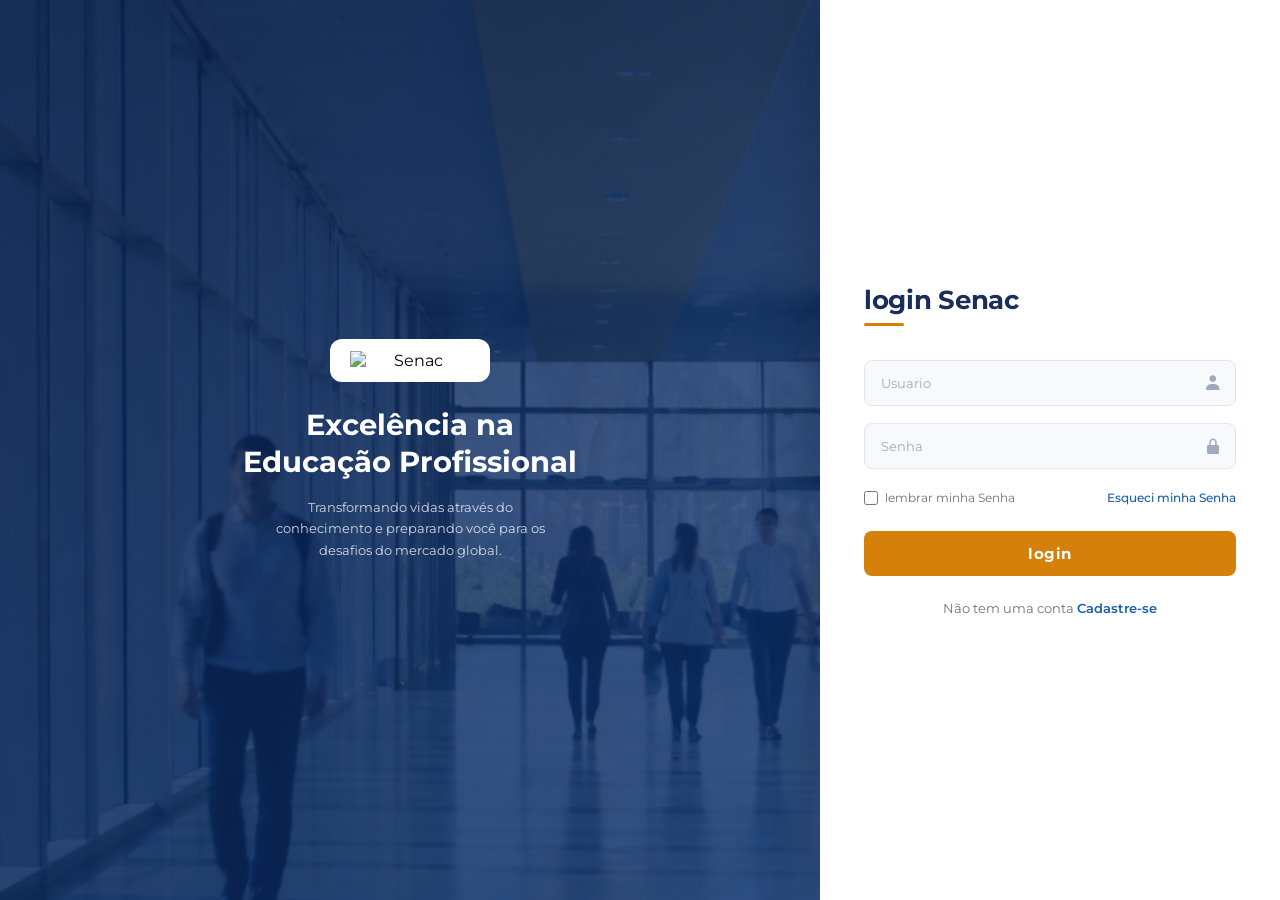
==== index.html @ b43b5227 "Add files via upload" ====
<!DOCTYPE html>
<html lang="pt-BR">
<head>
    <meta charset="UTF-8">
    <meta name="viewport" content="width=device-width, initial-scale=1.0">
    <title>Tela de login</title>
    <link href='https://unpkg.com/boxicons@2.1.4/css/boxicons.min.css' rel='stylesheet'>
    <link rel="stylesheet" href="style.css">
    <script src="script.js"></script>
</head>
<body>
    <main class="container">
        <form>
            <h1> login Senac </h1>
            <div class="inputbox">
                <input placeholder="Usuario" type="email">
                <i class="bx bxs-user"></i>
            </div>
            <div class="inputbox">
                <input placeholder="Senha" type="password">
                <i class="bx bxs-lock-alt"></i>
            </div>
            <div class="esqueci-a-senha">
                <label>
                    <input type="checkbox">
                    lembrar minha Senha
                </label>
                <a href="#">Esqueci minha Senha</a>
            </div>
            <button type="submit"  href="Dasboard.html">login</button>
            <div>
                <p>Não tem uma conta <a href="#">Cadastre-se</a></p>
            </div>
        </form>

        <div class="logo-panel">
            <img src="https://upload.wikimedia.org/wikipedia/commons/8/86/Senac_logo.svg" alt="Senac" class="logo">
            <h2>Excelência na<br>Educação Profissional</h2>
            <p class="paragrafo">Transformando vidas através do conhecimento e preparando você para os desafios do mercado global.</p>
        </div>
    </main>
</body>
</html>
---- style.css ----
/* Importação das fontes Montserrat e Poppins do Google Fonts */
@import url('https://fonts.googleapis.com/css2?family=Montserrat:ital,wght@0,100..900;1,100..900&family=Poppins:ital,wght@0,100;0,200;0,300;0,400;0,500;0,600;0,700;0,800;0,900;1,100;1,200;1,300;1,400;1,500;1,600;1,700;1,800;1,900&display=swap');


/* Reset global: remove margens/padrões e define o cálculo de largura (box-sizing) */
* {
    margin: 0;
    padding: 0;
    box-sizing: border-box;
    font-family: "Montserrat", sans-serif;
}
/* Configuração do fundo da página */
body {
    display: flex;
    justify-content: right;
    align-items: center;
    min-height: 100vh;
    background: url(senac\ pessoas.png) center/cover no-repeat;
}
/* Camada de cor (overlay) sobre a imagem de fundo para dar contraste */
body::before {
    content: '';
    position: fixed;
    inset: 0;
    background: linear-gradient(135deg, rgba(10, 30, 70, 0.82) 0%, rgba(15, 55, 120, 0.70) 100%);
    z-index: 0;
}
/* Container branco que segura o formulário no lado direito */
.container {
    position: relative;
    z-index: 1;
    width: 100%;
    max-width: 460px;
    min-height: 100vh;
    background: #ffffff;
    display: flex;
    align-items: center;
    justify-content: center;
    padding: 3rem 2.75rem;
    box-shadow: -12px 0 50px rgba(0,0,0,0.18);
}
/* Estrutura interna do formulário */
form {
    width: 100%;
    display: flex;
    flex-direction: column;
    gap: 0;
}
/* Título "Login" */
form h1 {
    font-size: 1.6rem;
    font-weight: 700;
    color: #1a2e5a;
    margin-bottom: 0.35rem;
    letter-spacing: -0.3px;
}
/* A linha laranja abaixo do título H1 */
form h1::after {
    content: '';
    display: block;
    width: 40px;
    height: 3px;
    background: #d4800a;
    border-radius: 2px;
    margin-top: 8px;
    margin-bottom: 1.75rem;
}
/* Estilização dos campos de entrada (E-mail e Senha) */
.inputbox {
    position: relative;
    margin-bottom: 1.1rem;
}

.inputbox input {
    width: 100%;
    padding: 13px 42px 13px 16px;
    border: 1px solid #e2e6ef;
    border-radius: 8px;
    font-size: 14px;
    font-family: "Montserrat", sans-serif;
    color: #1a2e5a;
    background: #f7f9fc;
    outline: none;
    transition: border-color 0.2s, background 0.2s, box-shadow 0.2s;
}
/* Efeito ao clicar/focar no campo de texto */
.inputbox input::placeholder {
    color: #a0aabb;
    font-size: 13px;
}
.inputbox input:focus {
    border-color: #1a5fa8;
    background: #fff;
    box-shadow: 0 0 0 3px rgba(26, 95, 168, 0.1);
}
/* Ícones dentro dos campos de input */
.inputbox i {
    position: absolute;
    right: 14px;
    top: 50%;
    transform: translateY(-50%);
    font-size: 18px;
    color: #a0aabb;
    pointer-events: none;
    transition: color 0.2s;
}

.inputbox input:focus + i {
    color: #1a5fa8;
}
/* Área do checkbox e link de esquecer senha */
.esqueci-a-senha {
    display: flex;
    justify-content: space-between;
    align-items: center;
    margin-bottom: 1.6rem;
    margin-top: 0.2rem;
}

.esqueci-a-senha label {
    display: flex;
    align-items: center;
    gap: 7px;
    font-size: 12px;
    color: #6b7280;
    cursor: pointer;
}

.esqueci-a-senha label input[type="checkbox"] {
    accent-color: #1a5fa8;
    width: 14px;
    height: 14px;
    cursor: pointer;
}

.esqueci-a-senha a {
    font-size: 12px;
    color: #1a5fa8;
    text-decoration: none;
    font-weight: 500;
    transition: color 0.2s;
}

.esqueci-a-senha a:hover {
    color: #d4800a;
    text-decoration: underline;
}
/* Botão de Login (Laranja) */
button[type="submit"] {
    width: 100%;
    padding: 13px;
    background: #d4800a;
    color: #fff;
    border: none;
    border-radius: 8px;
    font-size: 15px;
    font-weight: 700;
    font-family: "Montserrat", sans-serif;
    letter-spacing: 0.5px;
    cursor: pointer;
    transition: background 0.2s, transform 0.1s;
    margin-bottom: 1.5rem;
}

button[type="submit"]:hover {
    background: #b86e08;
}
/* Efeito de clique no botão */
button[type="submit"]:active {
    transform: scale(0.98);
}

form > div:last-child {
    text-align: center;
}

form > div:last-child p {
    font-size: 13px;
    color: #6b7280;
}

form > div:last-child a {
    color: #1a5fa8;
    font-weight: 600;
    text-decoration: none;
    transition: color 0.2s;
}

form > div:last-child a:hover {
    color: #d4800a;
    text-decoration: underline;
}

/* Painel do lado esquerdo (Onde fica a logo e a frase branca) */
.logo-panel {
    position: fixed;
    left: 0;
    top: 0;
    width: calc(100% - 460px); /* Ocupa o restante da tela descontando o form */
    height: 100vh;
    display: flex;
    flex-direction: column;
    align-items: center;
    justify-content: center;
    text-align: center;
    padding: 2rem;
    z-index: 1;
}

.logo-panel .logo {
    background: white;
    border-radius: 12px;
    padding: 12px 20px;
    width: 160px;
    margin-bottom: 1.5rem;
}

.logo-panel h2 {
    font-size: 1.8rem;
    font-weight: 700;
    color: white;
    line-height: 1.3;
    margin-bottom: 1rem;
}

.logo-panel p {
    font-size: 13px;
    color: rgba(255,255,255,0.8);
    line-height: 1.65;
    max-width: 280px;
}
/* Texto institucional branco */
.paragrafo {
    color: #ffffff; /* Ou color: white; */
}
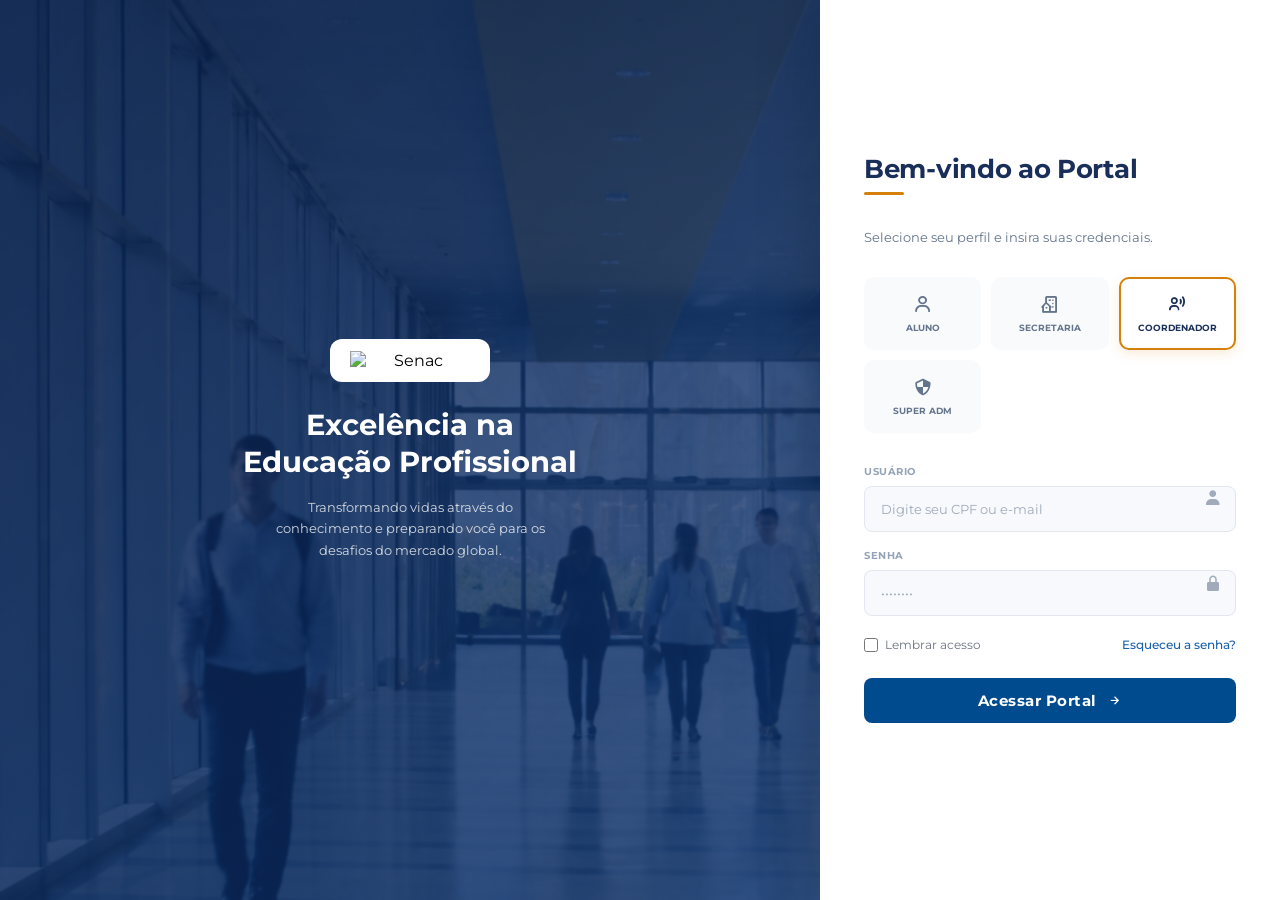
==== commit 003eb94c: "Add files via upload" ====
--- a/index.html
+++ b/index.html
@@ -11,33 +11,73 @@
 <body>
     <main class="container">
         <form>
-            <h1> login Senac </h1>
-            <div class="inputbox">
-                <input placeholder="Usuario" type="email">
-                <i class="bx bxs-user"></i>
+    <h1>Bem-vindo ao Portal</h1>
+    <p class="subtitle">Selecione seu perfil e insira suas credenciais.</p>
+
+    <div class="perfil-selector">
+        <label class="perfil-card">
+            <input type="radio" name="perfil" value="aluno">
+            <div class="card-content">
+                <i class='bx bx-user'></i>
+                <span>ALUNO</span>
             </div>
-            <div class="inputbox">
-                <input placeholder="Senha" type="password">
-                <i class="bx bxs-lock-alt"></i>
+        </label>
+
+        <label class="perfil-card">
+            <input type="radio" name="perfil" value="secretaria">
+            <div class="card-content">
+                <i class='bx bx-building-house'></i>
+                <span>SECRETARIA</span>
             </div>
-            <div class="esqueci-a-senha">
-                <label>
-                    <input type="checkbox">
-                    lembrar minha Senha
-                </label>
-                <a href="#">Esqueci minha Senha</a>
+        </label>
+
+        <label class="perfil-card">
+            <input type="radio" name="perfil" value="coordenador" checked>
+            <div class="card-content">
+                <i class='bx bx-user-voice'></i>
+                <span>COORDENADOR</span>
             </div>
-            <button type="submit"  href="Dasboard.html">login</button>
-            <div>
-                <p>Não tem uma conta <a href="#">Cadastre-se</a></p>
+        </label>
+
+        <label class="perfil-card">
+            <input type="radio" name="perfil" value="super-adm">
+            <div class="card-content">
+                <i class='bx bx-shield-quarter'></i>
+                <span>SUPER ADM</span>
             </div>
-        </form>
+        </label>
+    </div>
+
+    <div class="inputbox">
+        <label>USUÁRIO</label>
+        <input placeholder="Digite seu CPF ou e-mail" type="email" id="usuario">
+        <i class="bx bxs-user"></i>
+    </div>
+
+    <div class="inputbox">
+        <label>SENHA</label>
+        <input placeholder="••••••••" type="password" id="senha">
+        <i class="bx bxs-lock-alt"></i>
+    </div>
+
+    <div class="esqueci-a-senha">
+        <label><input type="checkbox"> Lembrar acesso</label>
+        <a href="#">Esqueceu a senha?</a>
+    </div>
+
+    <button type="button" class="btn-login" onclick="acessarPortal()">
+        Acessar Portal <i class='bx bx-right-arrow-alt'></i>
+    </button>
+</form>
+    
+        
 
         <div class="logo-panel">
             <img src="https://upload.wikimedia.org/wikipedia/commons/8/86/Senac_logo.svg" alt="Senac" class="logo">
             <h2>Excelência na<br>Educação Profissional</h2>
             <p class="paragrafo">Transformando vidas através do conhecimento e preparando você para os desafios do mercado global.</p>
         </div>
+        
     </main>
 </body>
 </html>
--- a/style.css
+++ b/style.css
@@ -146,7 +146,7 @@
     text-decoration: underline;
 }
 /* Botão de Login (Laranja) */
-button[type="submit"] {
+.btn-login {
     width: 100%;
     padding: 13px;
     background: #d4800a;
@@ -160,13 +160,18 @@
     cursor: pointer;
     transition: background 0.2s, transform 0.1s;
     margin-bottom: 1.5rem;
-}
-
-button[type="submit"]:hover {
+    display: block; /* Garante que o botão se comporte como bloco */
+    text-align: center;
+    text-decoration: none; /* Caso você decida usar uma tag <a> no futuro */
+}
+
+/* Efeito de passar o mouse no botão */
+.btn-login:hover {
     background: #b86e08;
 }
-/* Efeito de clique no botão */
-button[type="submit"]:active {
+
+/* Efeito de clique (press) no botão */
+.btn-login:active {
     transform: scale(0.98);
 }
 
@@ -232,4 +237,86 @@
 /* Texto institucional branco */
 .paragrafo {
     color: #ffffff; /* Ou color: white; */
-}+}
+/* Subtítulo do formulário */
+.subtitle {
+    font-size: 13px;
+    color: #64748b;
+    margin-bottom: 2rem;
+}
+
+/* Container dos botões de perfil */
+.perfil-selector {
+    display: grid;
+    grid-template-columns: repeat(3, 1fr);
+    gap: 10px;
+    margin-bottom: 2rem;
+}
+
+/* Esconde o input radio real */
+.perfil-card input {
+    display: none;
+}
+
+/* Estilização do card visual */
+.card-content {
+    display: flex;
+    flex-direction: column;
+    align-items: center;
+    justify-content: center;
+    padding: 15px 5px;
+    background: #f8fafc;
+    border: 2px solid transparent;
+    border-radius: 10px;
+    cursor: pointer;
+    transition: all 0.3s ease;
+}
+
+.card-content i {
+    font-size: 20px;
+    color: #64748b;
+    margin-bottom: 8px;
+}
+
+.card-content span {
+    font-size: 9px;
+    font-weight: 700;
+    color: #64748b;
+    text-align: center;
+}
+
+/* Efeito de seleção (Laranja igual ao print) */
+.perfil-card input:checked + .card-content {
+    background: #fff;
+    border-color: #d4800a;
+    box-shadow: 0 4px 12px rgba(212, 128, 10, 0.15);
+}
+
+.perfil-card input:checked + .card-content i,
+.perfil-card input:checked + .card-content span {
+    color: #1a2e5a;
+}
+
+/* Labels dos campos de input */
+.inputbox label {
+    display: block;
+    font-size: 10px;
+    font-weight: 700;
+    color: #94a3b8;
+    margin-bottom: 8px;
+    letter-spacing: 0.5px;
+}
+
+/* Ajuste no botão de login para incluir o ícone lateral */
+.btn-login {
+    display: flex;
+    align-items: center;
+    justify-content: center;
+    gap: 10px;
+    background: #004a8e; /* Azul igual ao novo botão do print */
+}
+
+.btn-login:hover {
+    background: #003566;
+}
+
